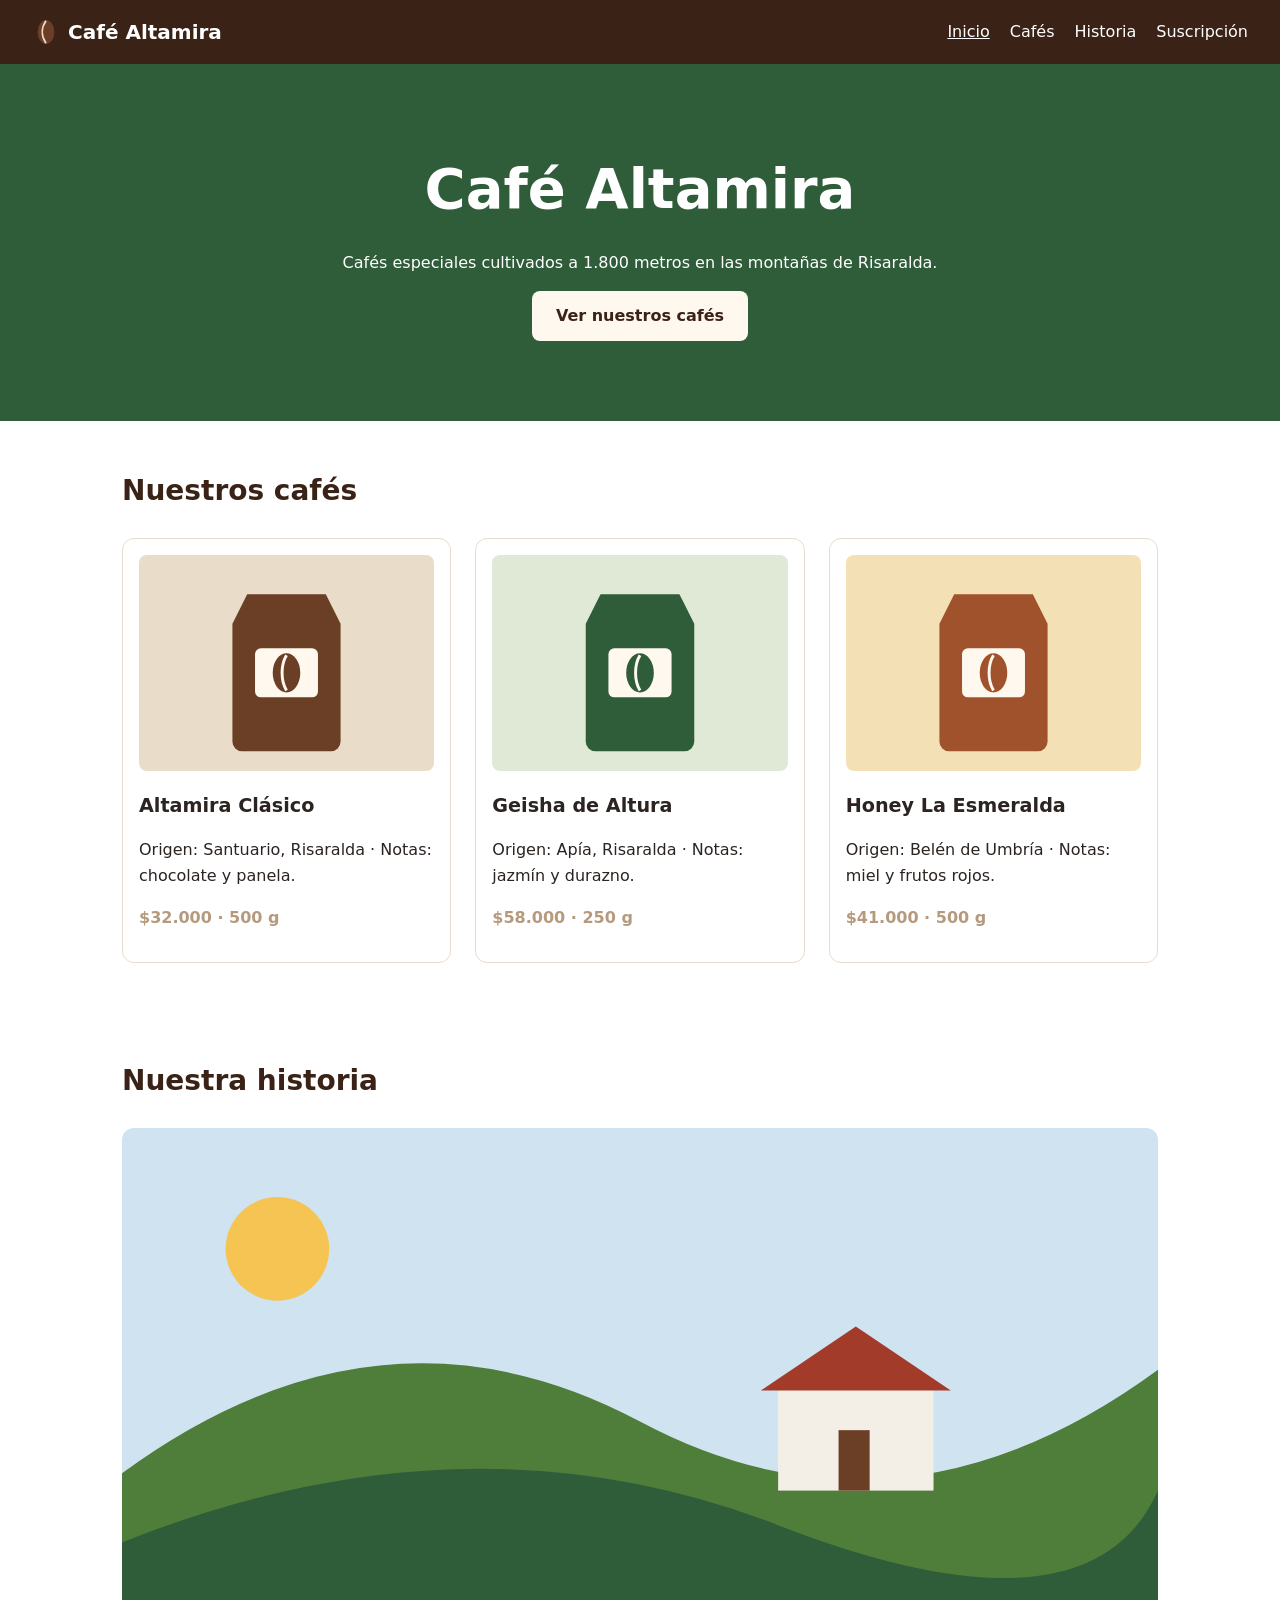
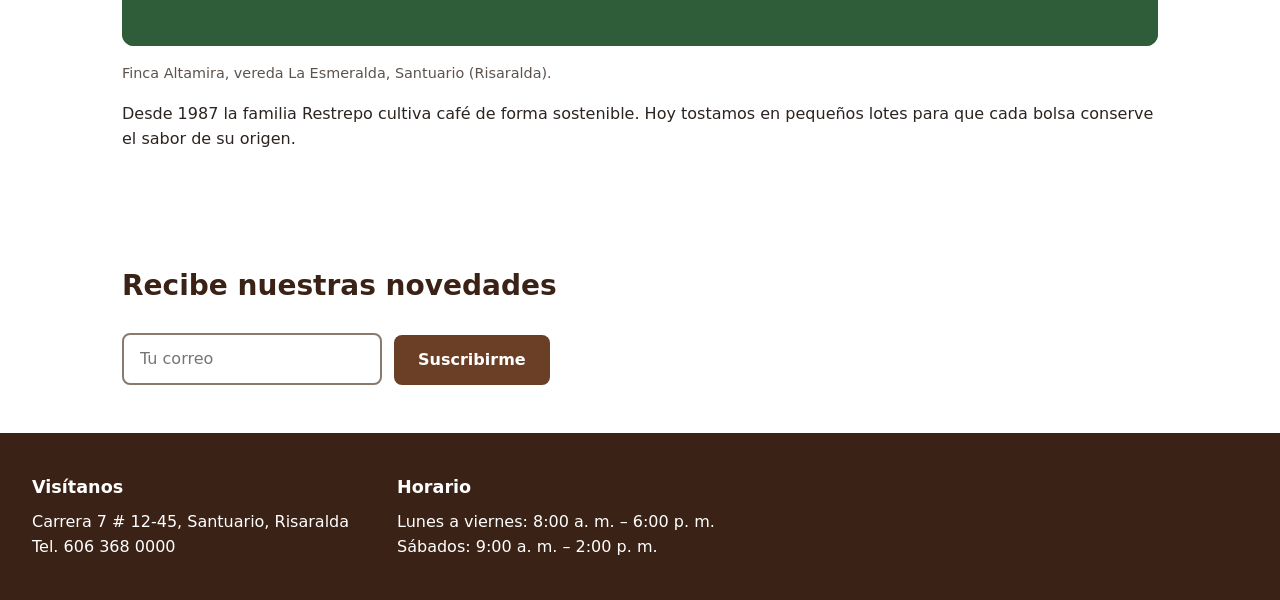
==== index.html @ f841def9 "Agrega sitio base de Café Altamira" ====
<!DOCTYPE html>
<html lang="es">
<head>
  <meta charset="UTF-8">
  <meta name="viewport" content="width=device-width, initial-scale=1.0">
  <title>Café Altamira · Cafés especiales del Eje Cafetero</title>
  <link rel="stylesheet" href="css/estilos.css">
</head>
<body>
  <!-- ============================================================
       TODO G1 (parte 1): el PRIMER elemento del body debe ser un enlace
       "Saltar al contenido" con class="saltar" que lleve a #contenido.
       ============================================================ -->

  <!-- ============================================================
       EJEMPLO RESUELTO 1 · Encabezado y navegación
       - <header> es un landmark: el lector de pantalla lo anuncia como "banner".
       - <nav> con aria-label distingue este menú de otros menús de la página.
       - Los enlaces van en una lista <ul>: el lector anuncia "lista, 4 elementos".
       ============================================================ -->
  <header class="encabezado">
    <a class="logo" href="index.html">
      <img src="img/grano.svg" alt="" width="28" height="28">
      Café Altamira
    </a>
    <nav aria-label="Principal">
      <ul class="menu">
        <li><a href="index.html" aria-current="page">Inicio</a></li>
        <li><a href="#cafes">Cafés</a></li>
        <li><a href="#historia">Historia</a></li>
        <li><a href="#suscripcion">Suscripción</a></li>
      </ul>
    </nav>
  </header>

  <!-- TODO G1 (parte 2): este div es el contenido principal.
       Conviértelo en <main id="contenido"> (y cierra con </main>). -->
  <div class="contenido">

    <!-- TODO G1 (parte 3): el título de la portada es un div con letra grande.
         Debe ser el ÚNICO <h1> de la página. -->
    <div class="hero">
      <div class="titulo-grande">Café Altamira</div>
      <p>Cafés especiales cultivados a 1.800 metros en las montañas de Risaralda.</p>
      <a class="boton" href="#cafes">Ver nuestros cafés</a>
    </div>

    <!-- ============================================================
         TODO G2 · Catálogo
         - El contenedor debe ser <section id="cafes"> con un <h2>.
         - Cada producto debe ser un <article> con el nombre en <h3>.
         - Cada imagen necesita un alt que describa el producto (no el nombre del archivo).
         ============================================================ -->
    <div class="seccion" id="cafes">
      <div class="subtitulo">Nuestros cafés</div>
      <div class="productos">
        <div class="producto">
          <img src="img/cafe-clasico.svg" width="300" height="220"
                  alt="bolsa de cafe marron">
          <div class="nombre">Altamira Clásico</div>
          <p>Origen: Santuario, Risaralda · Notas: chocolate y panela.</p>
          <p class="precio">$32.000 · 500 g</p>
        </div>
        <div class="producto">
          <img src="img/cafe-geisha.svg" width="300" height="220"
                  alt="bolsa de cafe verde">
          <div class="nombre">Geisha de Altura</div>
          <p>Origen: Apía, Risaralda · Notas: jazmín y durazno.</p>
          <p class="precio">$58.000 · 250 g</p>
        </div>
        <div class="producto">
          <img src="img/cafe-honey.svg" width="300" height="220"
                  alt="bolsa de cafe color cafe">
          <div class="nombre">Honey La Esmeralda</div>
          <p>Origen: Belén de Umbría · Notas: miel y frutos rojos.</p>
          <p class="precio">$41.000 · 500 g</p>
        </div>
      </div>
    </div>

    <!-- ============================================================
         EJEMPLO RESUELTO 2 · Sección con figura
         - aria-labelledby une la sección con su título: el lector la anuncia
           como "región, Nuestra historia".
         - <figure> + <figcaption> asocian la imagen con su pie de foto.
         - El alt describe lo que se VE; el figcaption agrega contexto.
         ============================================================ -->
    <section id="historia" class="seccion" aria-labelledby="historia-titulo">
      <h2 id="historia-titulo">Nuestra historia</h2>
      <figure class="figura">
        <img src="img/finca.svg" width="600" height="300"
             alt="Casa de la finca con techo rojo entre montañas verdes cubiertas de cafetales">
        <figcaption>Finca Altamira, vereda La Esmeralda, Santuario (Risaralda).</figcaption>
      </figure>
      <p>Desde 1987 la familia Restrepo cultiva café de forma sostenible. Hoy tostamos
        en pequeños lotes para que cada bolsa conserve el sabor de su origen.</p>
    </section>

    <!-- ============================================================
         TODO G3 · Suscripción
         - Usa <section id="suscripcion"> con un <h2> y un <form> real.
         - El campo de correo necesita: <label for="...">, type="email", id y required.
         - El "botón" es un div con onclick: cámbialo por <button type="submit">.
         ============================================================ -->
    <div class="seccion" id="suscripcion">
      <div class="subtitulo">Recibe nuestras novedades</div>
      <div class="formulario">
        <input type="text" placeholder="Tu correo">
        <div class="boton" onclick="alert('¡Gracias!')">Suscribirme</div>
      </div>
    </div>

  </div>

  <!-- ============================================================
       TODO G4 · Pie de página
       - El contenedor debe ser <footer>.
       - La dirección y el teléfono van dentro de <address>.
       - El horario es una tabla de datos: <table> con <caption>,
         y celdas de encabezado <th scope="col"> / <th scope="row">.
       ============================================================ -->
  <div class="pie">
    <div>
      <div class="pie-titulo">Visítanos</div>
      <div>Carrera 7 # 12-45, Santuario, Risaralda</div>
      <div>Tel. 606 368 0000</div>
    </div>
    <div>
      <div class="pie-titulo">Horario</div>
      <div>Lunes a viernes: 8:00 a. m. – 6:00 p. m.</div>
      <div>Sábados: 9:00 a. m. – 2:00 p. m.</div>
    </div>
  </div>
</body>
</html>
---- css/estilos.css ----
/* ===== Café Altamira · estilos base ===== */
:root {
  --cafe: #6b3e26;
  --cafe-oscuro: #3b2216;
  --verde: #2f5d3a;
  --crema: #fff8ee;
  --texto: #2b2420;
}

* { box-sizing: border-box; }

body {
  margin: 0;
  font-family: system-ui, "Segoe UI", Arial, sans-serif;
  color: var(--texto);
  background: #ffffff;
  line-height: 1.6;
}

/* TODO G1 (parte 4): esta regla esconde el foco y deja sin guía a quien
   navega con teclado. Bórrala y agrega una regla :focus-visible con un
   outline visible (por ejemplo 3px solid). */
*:focus { outline: none; }

/* Enlace "Saltar al contenido": oculto hasta que recibe el foco */
.saltar {
  position: absolute;
  left: 1rem;
  top: -3rem;
  padding: .5rem 1rem;
  background: var(--cafe-oscuro);
  color: #fff;
  z-index: 10;
}
.saltar:focus { top: 1rem; }

/* ----- Encabezado ----- */
.encabezado {
  display: flex;
  flex-wrap: wrap;
  justify-content: space-between;
  align-items: center;
  gap: 1rem;
  padding: 1rem 2rem;
  background: var(--cafe-oscuro);
}
.logo {
  display: flex;
  align-items: center;
  gap: .5rem;
  color: #fff;
  font-weight: 700;
  font-size: 1.25rem;
  text-decoration: none;
}
.menu {
  display: flex;
  flex-wrap: wrap;
  gap: .5rem 1.25rem;
  list-style: none;
  margin: 0;
  padding: 0;
}
.menu a { color: #fff; text-decoration: none; }
.menu a:hover,
.menu a[aria-current="page"] { text-decoration: underline; }

/* ----- Portada ----- */
.hero {
  padding: 5rem 2rem;
  text-align: center;
  background: var(--verde);
  color: #fff;
}
.hero h1,
.titulo-grande {
  margin: 0 0 .5rem;
  font-size: clamp(2rem, 6vw, 3.5rem);
  font-weight: 800;
}
.boton {
  display: inline-block;
  padding: .75rem 1.5rem;
  border: 0;
  border-radius: .5rem;
  background: var(--crema);
  color: var(--cafe-oscuro);
  font: inherit;
  font-weight: 700;
  text-decoration: none;
  cursor: pointer;
}

/* ----- Secciones ----- */
.seccion {
  max-width: 1100px;
  margin: 0 auto;
  padding: 3rem 2rem;
}
.seccion h2,
.subtitulo {
  font-size: 1.75rem;
  font-weight: 700;
  margin: 0 0 1.5rem;
  color: var(--cafe-oscuro);
}

/* ----- Catálogo ----- */
.productos {
  display: grid;
  grid-template-columns: repeat(auto-fit, minmax(240px, 1fr));
  gap: 1.5rem;
}
.producto {
  padding: 1rem;
  border: 1px solid #e6dccf;
  border-radius: .75rem;
  background: #fff;
}
.producto img { width: 100%; height: auto; border-radius: .5rem; }
.producto h3,
.nombre { font-size: 1.2rem; font-weight: 700; margin: .75rem 0 .25rem; }

/* TODO G2 (parte 4): este color tiene un contraste de 2.7:1 sobre blanco.
   WCAG AA pide 4.5:1. Cámbialo por uno más oscuro (por ejemplo var(--cafe)). */
.precio {
  font-weight: 700;
  color: #b59a7e;
}

/* ----- Historia ----- */
.figura { margin: 0 0 1rem; }
.figura img { width: 100%; height: auto; border-radius: .75rem; }
.figura figcaption { font-size: .9rem; color: #5c534d; margin-top: .5rem; }

/* ----- Suscripción ----- */
.formulario {
  display: flex;
  flex-wrap: wrap;
  gap: .75rem;
  align-items: flex-end;
}
.formulario label { display: block; font-weight: 600; margin-bottom: .25rem; }
.formulario input {
  padding: .7rem 1rem;
  min-width: 260px;
  border: 2px solid #8a7a6d;
  border-radius: .5rem;
  font: inherit;
}
.formulario .boton { background: var(--cafe); color: #fff; }

/* ----- Pie ----- */
.pie {
  display: flex;
  flex-wrap: wrap;
  gap: 3rem;
  padding: 2.5rem 2rem;
  background: var(--cafe-oscuro);
  color: #fff;
}
.pie h2,
.pie-titulo { font-size: 1.1rem; font-weight: 700; margin: 0 0 .5rem; }
.pie address { font-style: normal; }
.pie a { color: #fff; }
.pie table { border-collapse: collapse; }
.pie caption { text-align: left; font-weight: 700; margin-bottom: .5rem; }
.pie th,
.pie td { text-align: left; padding: .25rem 1rem .25rem 0; }
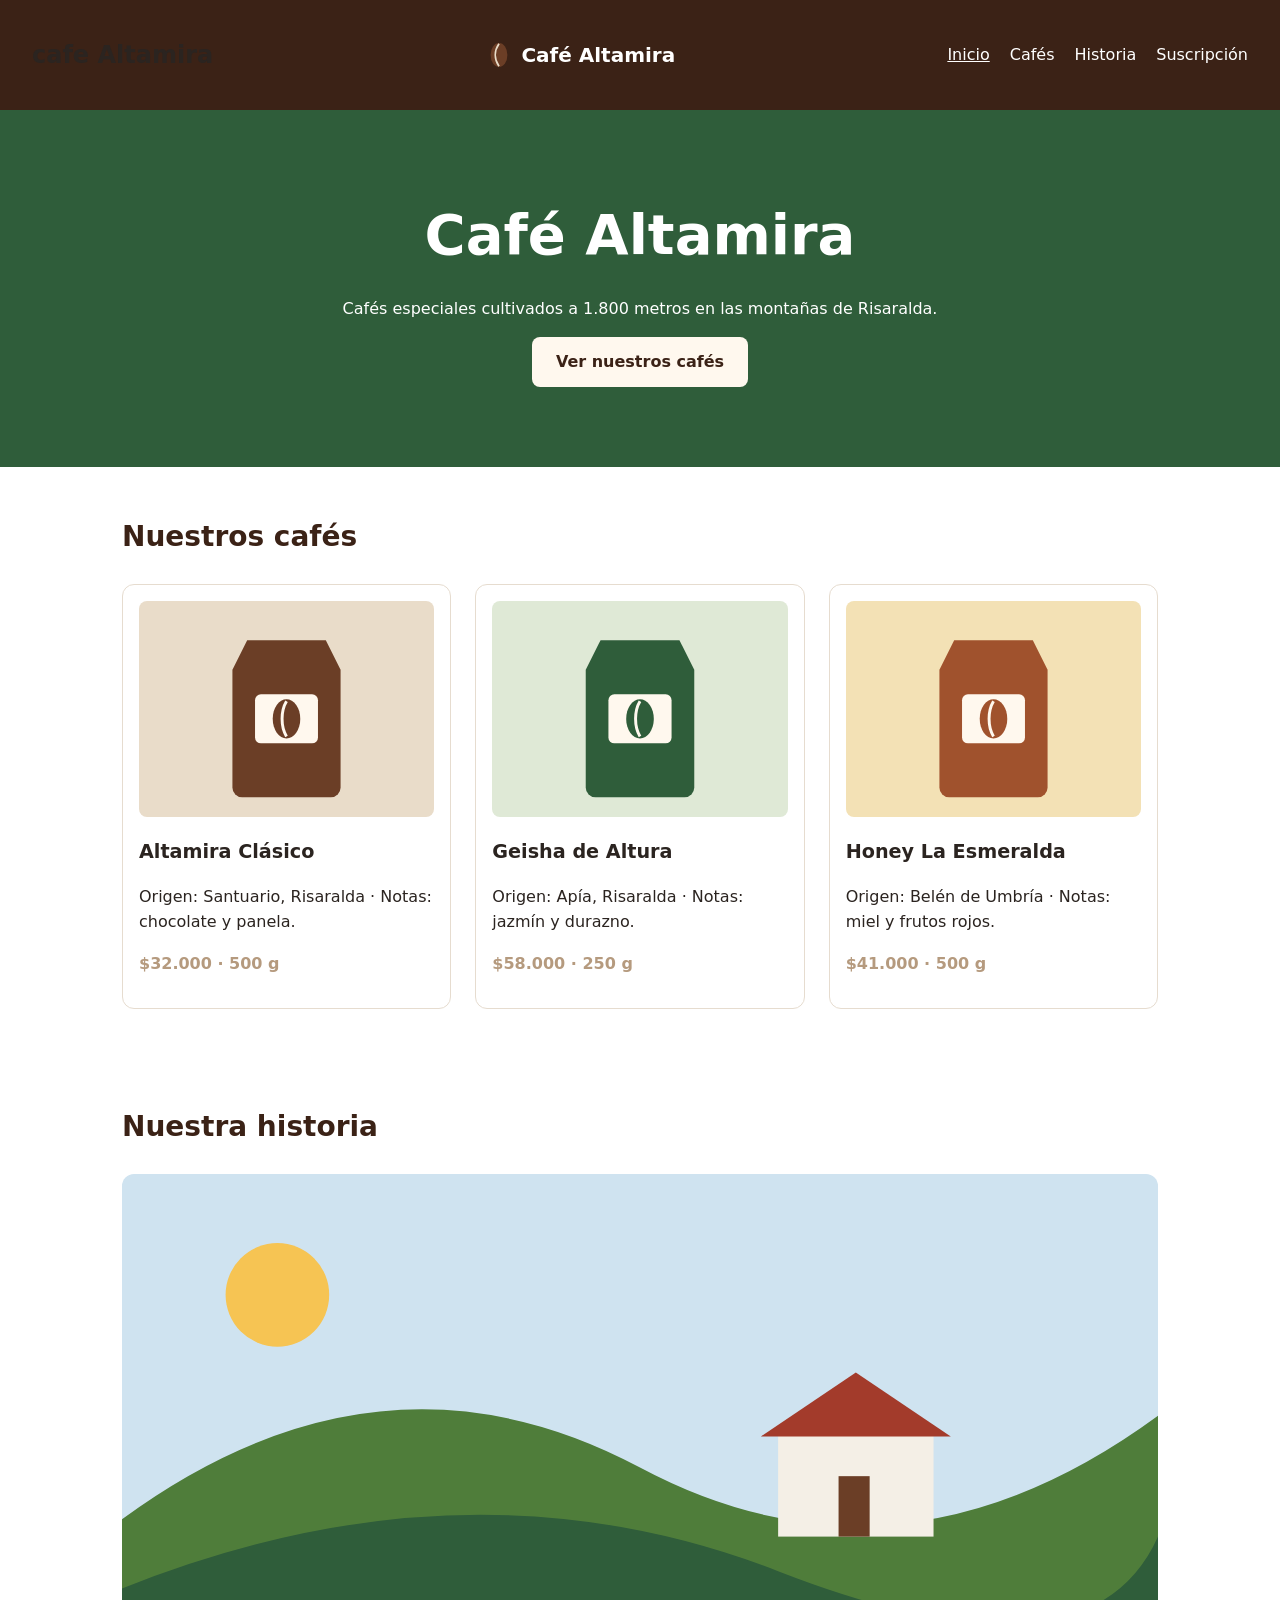
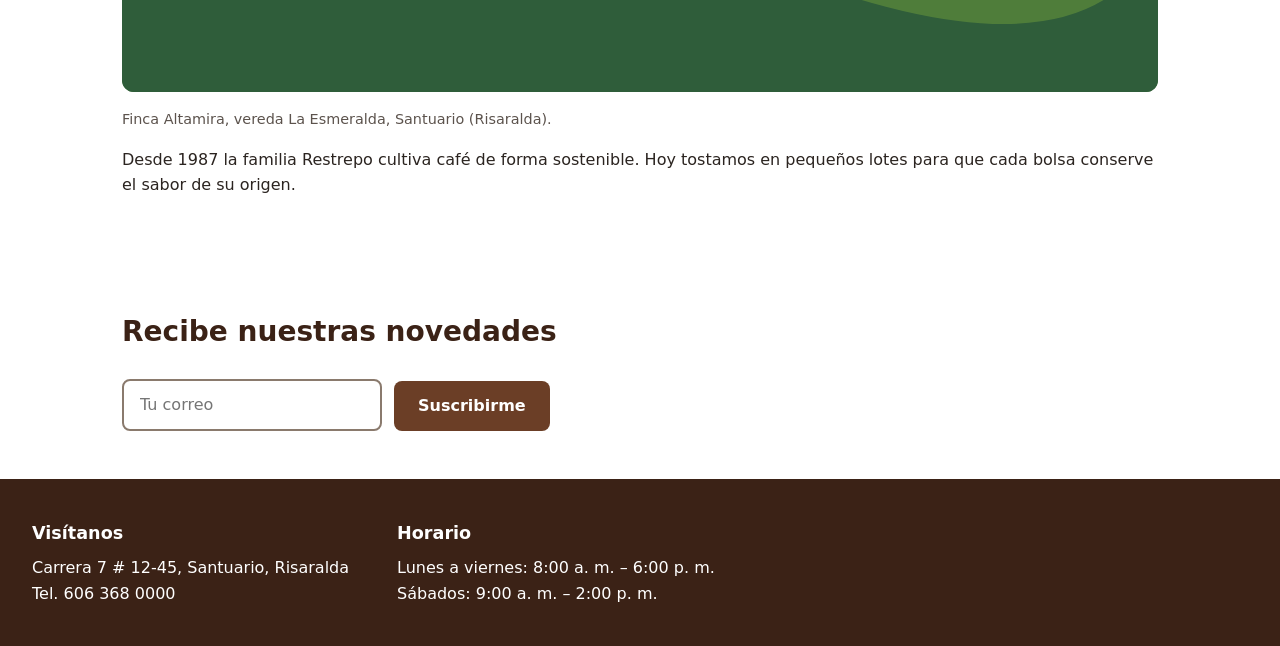
==== commit e4c454cf: "add: agregar el titulo" ====
--- a/index.html
+++ b/index.html
@@ -11,6 +11,7 @@
        TODO G1 (parte 1): el PRIMER elemento del body debe ser un enlace
        "Saltar al contenido" con class="saltar" que lleve a #contenido.
        ============================================================ -->
+       <a href="#contenido" class="saltar">saltar al contenido</a>
 
   <!-- ============================================================
        EJEMPLO RESUELTO 1 · Encabezado y navegación
@@ -19,7 +20,8 @@
        - Los enlaces van en una lista <ul>: el lector anuncia "lista, 4 elementos".
        ============================================================ -->
   <header class="encabezado">
-    <a class="logo" href="index.html">
+    <h2>cafe Altamira</h2>
+    <a class="logo" href="#cafes">
       <img src="img/grano.svg" alt="" width="28" height="28">
       Café Altamira
     </a>
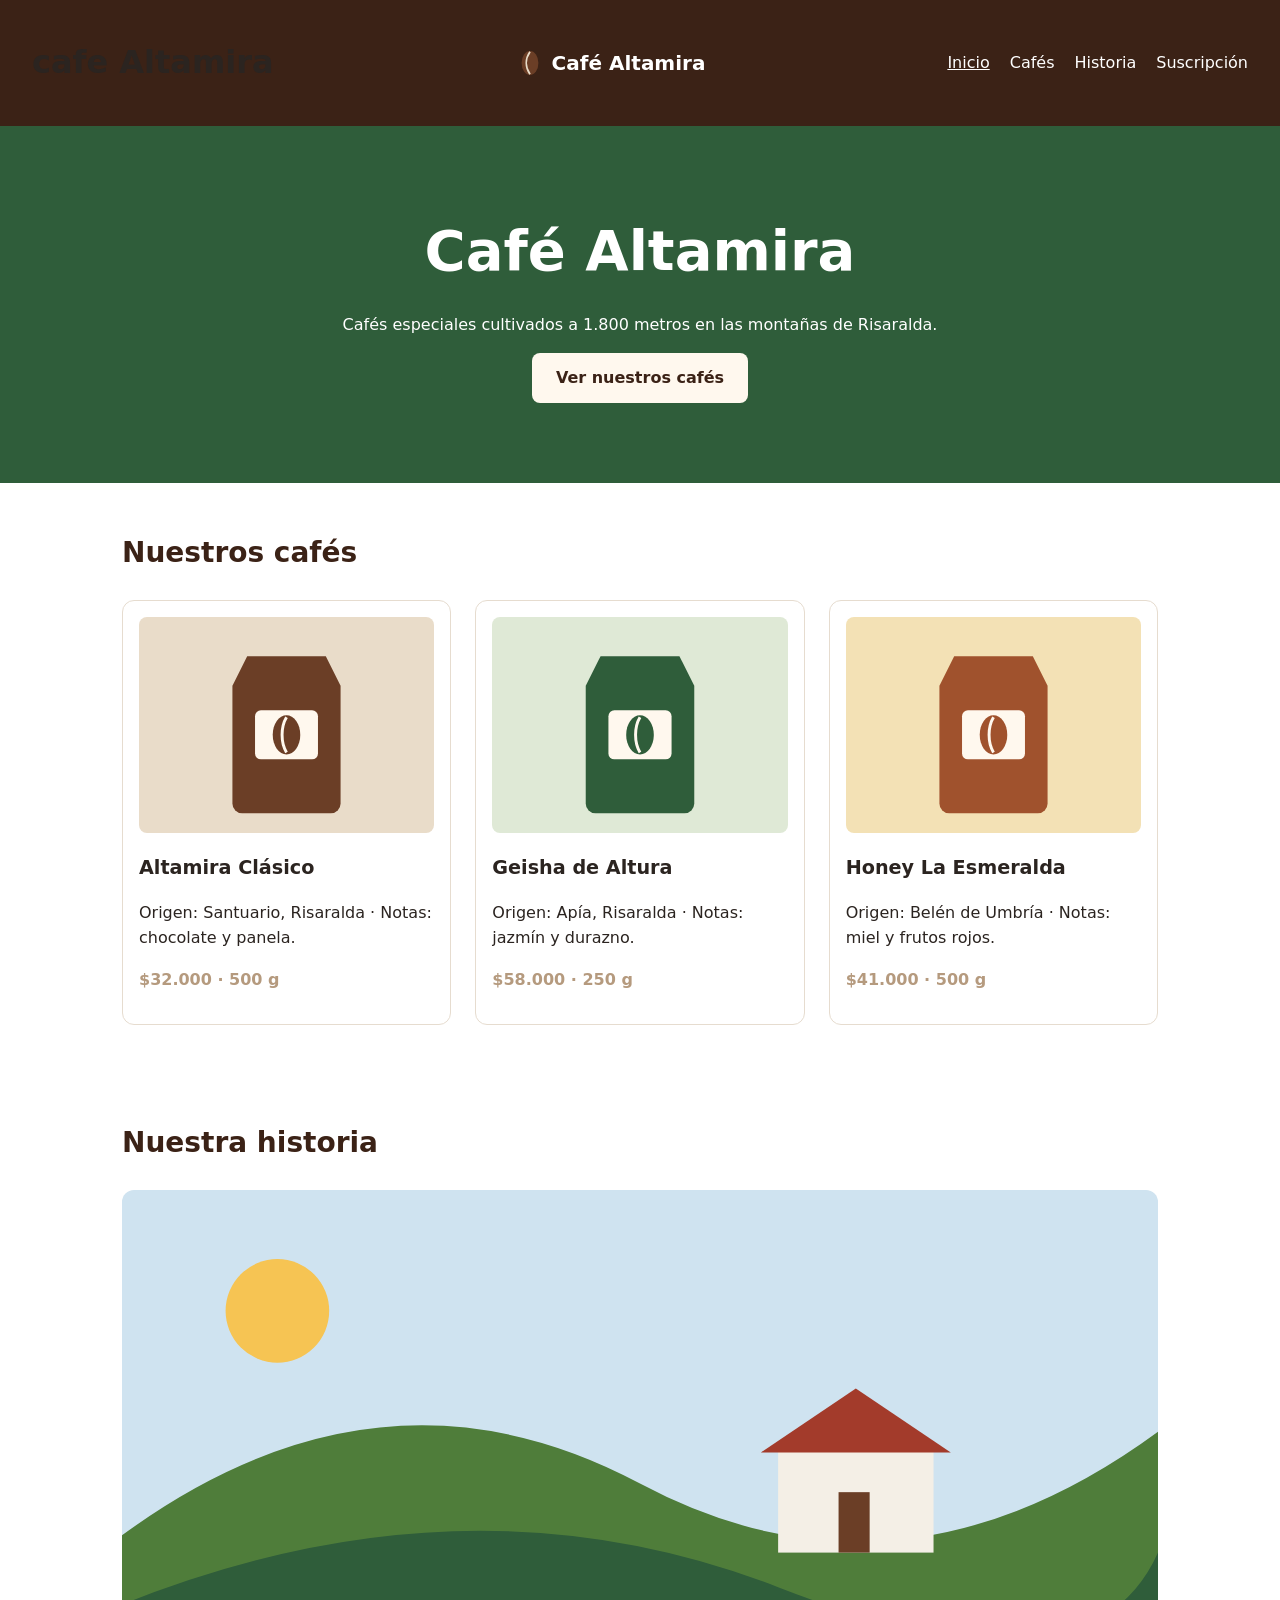
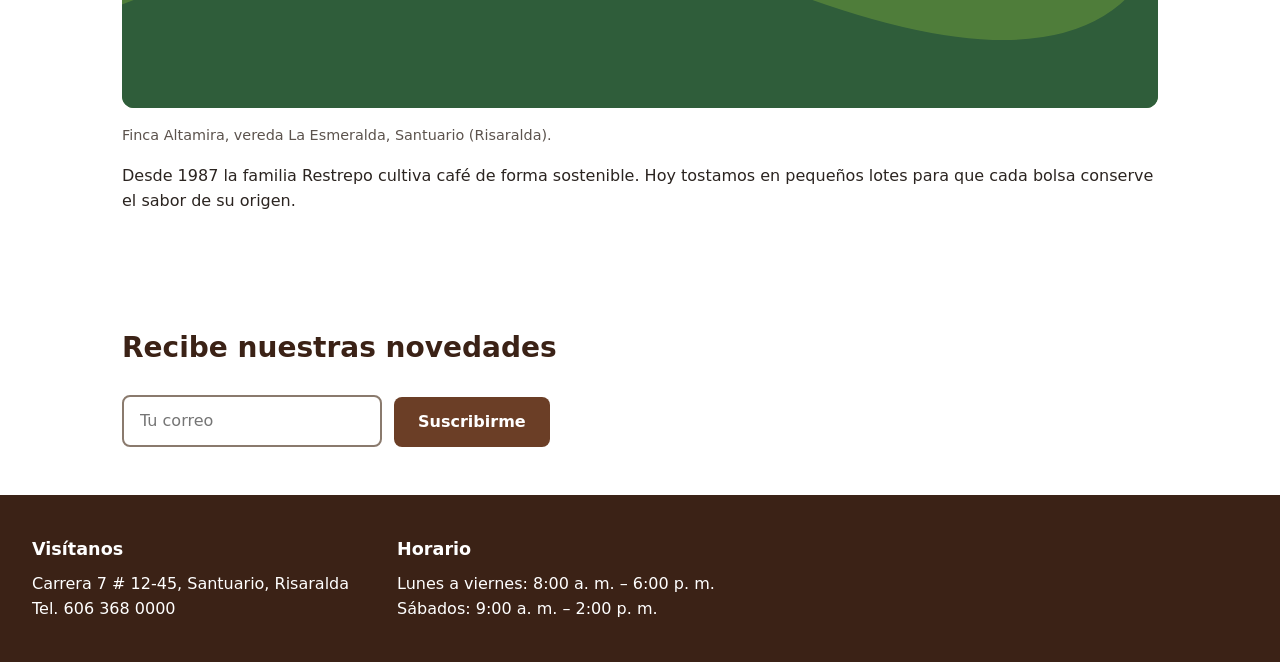
==== commit 3a92178a: "add: se hicieron todas las partes del G1 #1" ====
--- a/index.html
+++ b/index.html
@@ -12,7 +12,6 @@
        "Saltar al contenido" con class="saltar" que lleve a #contenido.
        ============================================================ -->
        <a href="#contenido" class="saltar">saltar al contenido</a>
-
   <!-- ============================================================
        EJEMPLO RESUELTO 1 · Encabezado y navegación
        - <header> es un landmark: el lector de pantalla lo anuncia como "banner".
@@ -20,7 +19,7 @@
        - Los enlaces van en una lista <ul>: el lector anuncia "lista, 4 elementos".
        ============================================================ -->
   <header class="encabezado">
-    <h2>cafe Altamira</h2>
+    <h1>cafe Altamira</h1>
     <a class="logo" href="#cafes">
       <img src="img/grano.svg" alt="" width="28" height="28">
       Café Altamira
@@ -37,12 +36,12 @@
 
   <!-- TODO G1 (parte 2): este div es el contenido principal.
        Conviértelo en <main id="contenido"> (y cierra con </main>). -->
-  <div class="contenido">
+  <main id="contenido">
 
     <!-- TODO G1 (parte 3): el título de la portada es un div con letra grande.
          Debe ser el ÚNICO <h1> de la página. -->
     <div class="hero">
-      <div class="titulo-grande">Café Altamira</div>
+      <h1>Café Altamira</h1>
       <p>Cafés especiales cultivados a 1.800 metros en las montañas de Risaralda.</p>
       <a class="boton" href="#cafes">Ver nuestros cafés</a>
     </div>
@@ -113,7 +112,7 @@
     </div>
 
   </div>
-
+  </main>
   <!-- ============================================================
        TODO G4 · Pie de página
        - El contenedor debe ser <footer>.
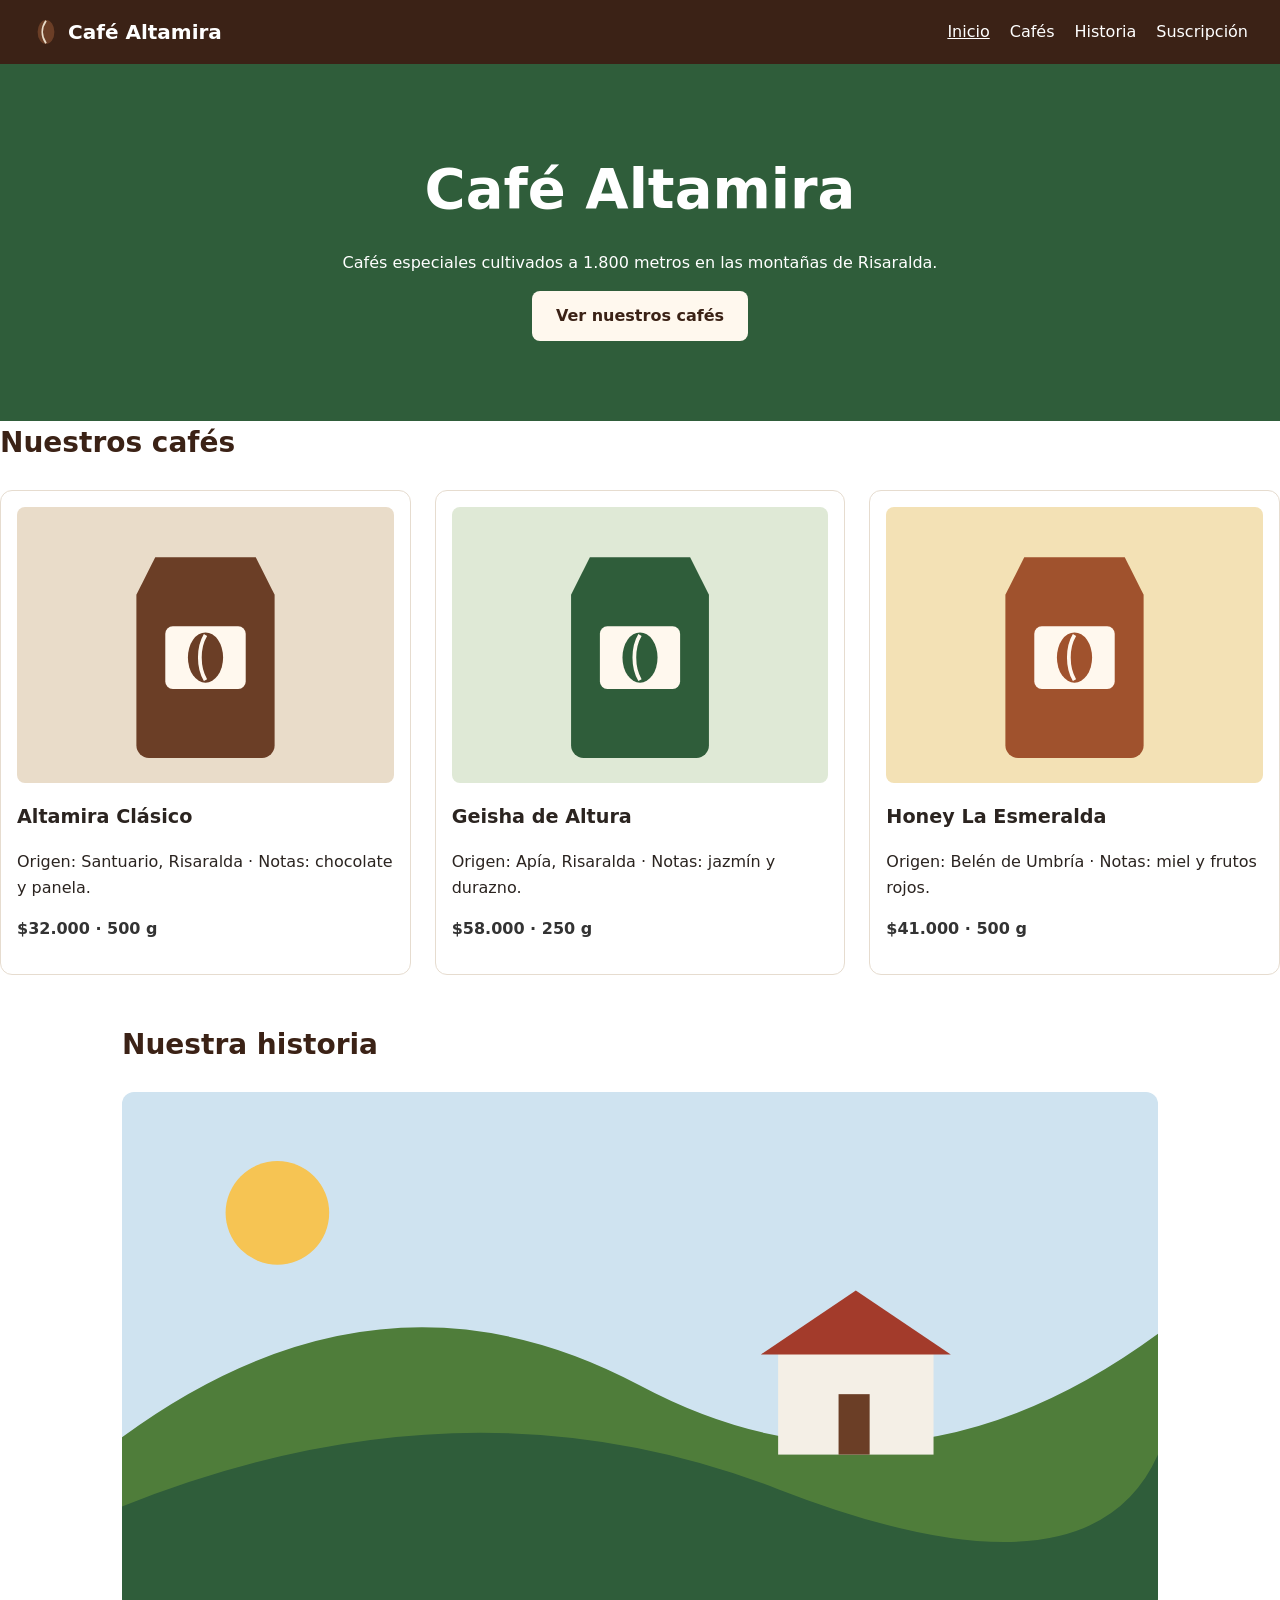
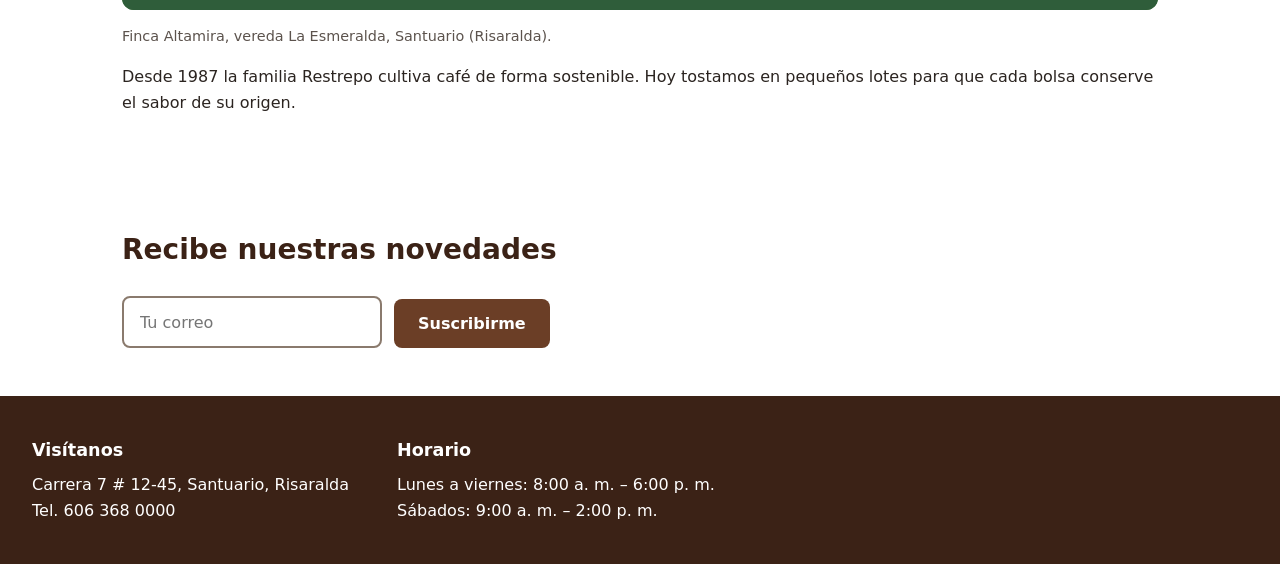
==== commit b5411236: "add: se terminto ya todo el G2 (close #2)" ====
--- a/index.html
+++ b/index.html
@@ -19,7 +19,6 @@
        - Los enlaces van en una lista <ul>: el lector anuncia "lista, 4 elementos".
        ============================================================ -->
   <header class="encabezado">
-    <h1>cafe Altamira</h1>
     <a class="logo" href="#cafes">
       <img src="img/grano.svg" alt="" width="28" height="28">
       Café Altamira
@@ -52,37 +51,34 @@
          - Cada producto debe ser un <article> con el nombre en <h3>.
          - Cada imagen necesita un alt que describa el producto (no el nombre del archivo).
          ============================================================ -->
-    <div class="seccion" id="cafes">
-      <div class="subtitulo">Nuestros cafés</div>
+    <section id="cafes">
+      <h2 class="subtitulo">Nuestros cafés</h2>
       <div class="productos">
-        <div class="producto">
-          <img src="img/cafe-clasico.svg" width="300" height="220"
-                  alt="bolsa de cafe marron">
-          <div class="nombre">Altamira Clásico</div>
+        <article class="producto">
+          <img src="img/cafe-clasico.svg" width="300" height="220" alt="bolsa de cafe marron">
+          <h3 class="nombre">Altamira Clásico</h3>
           <p>Origen: Santuario, Risaralda · Notas: chocolate y panela.</p>
           <p class="precio">$32.000 · 500 g</p>
-        </div>
-        <div class="producto">
-          <img src="img/cafe-geisha.svg" width="300" height="220"
-                  alt="bolsa de cafe verde">
-          <div class="nombre">Geisha de Altura</div>
+        </article>
+        <article class="producto">
+          <img src="img/cafe-geisha.svg" width="300" height="220" alt="bolsa de cafe verde">
+          <h3 class="nombre">Geisha de Altura</h3>
           <p>Origen: Apía, Risaralda · Notas: jazmín y durazno.</p>
           <p class="precio">$58.000 · 250 g</p>
-        </div>
-        <div class="producto">
-          <img src="img/cafe-honey.svg" width="300" height="220"
-                  alt="bolsa de cafe color cafe">
-          <div class="nombre">Honey La Esmeralda</div>
+        </article>
+        <article class="producto">
+          <img src="img/cafe-honey.svg" width="300" height="220" alt="bolsa de cafe color cafe">
+          <h3 class="nombre">Honey La Esmeralda</h3>
           <p>Origen: Belén de Umbría · Notas: miel y frutos rojos.</p>
           <p class="precio">$41.000 · 500 g</p>
-        </div>
+        </article>
       </div>
-    </div>
+    </section>
 
     <!-- ============================================================
          EJEMPLO RESUELTO 2 · Sección con figura
          - aria-labelledby une la sección con su título: el lector la anuncia
-           como "región, Nuestra historia".
+         como "región, Nuestra historia".
          - <figure> + <figcaption> asocian la imagen con su pie de foto.
          - El alt describe lo que se VE; el figcaption agrega contexto.
          ============================================================ -->
--- a/css/estilos.css
+++ b/css/estilos.css
@@ -20,7 +20,7 @@
 /* TODO G1 (parte 4): esta regla esconde el foco y deja sin guía a quien
    navega con teclado. Bórrala y agrega una regla :focus-visible con un
    outline visible (por ejemplo 3px solid). */
-*:focus { outline: none; }
+*:focus-visible { outline: 3px solid blueviolet; }
 
 /* Enlace "Saltar al contenido": oculto hasta que recibe el foco */
 .saltar {
@@ -125,7 +125,7 @@
    WCAG AA pide 4.5:1. Cámbialo por uno más oscuro (por ejemplo var(--cafe)). */
 .precio {
   font-weight: 700;
-  color: #b59a7e;
+  color: #333333;
 }
 
 /* ----- Historia ----- */
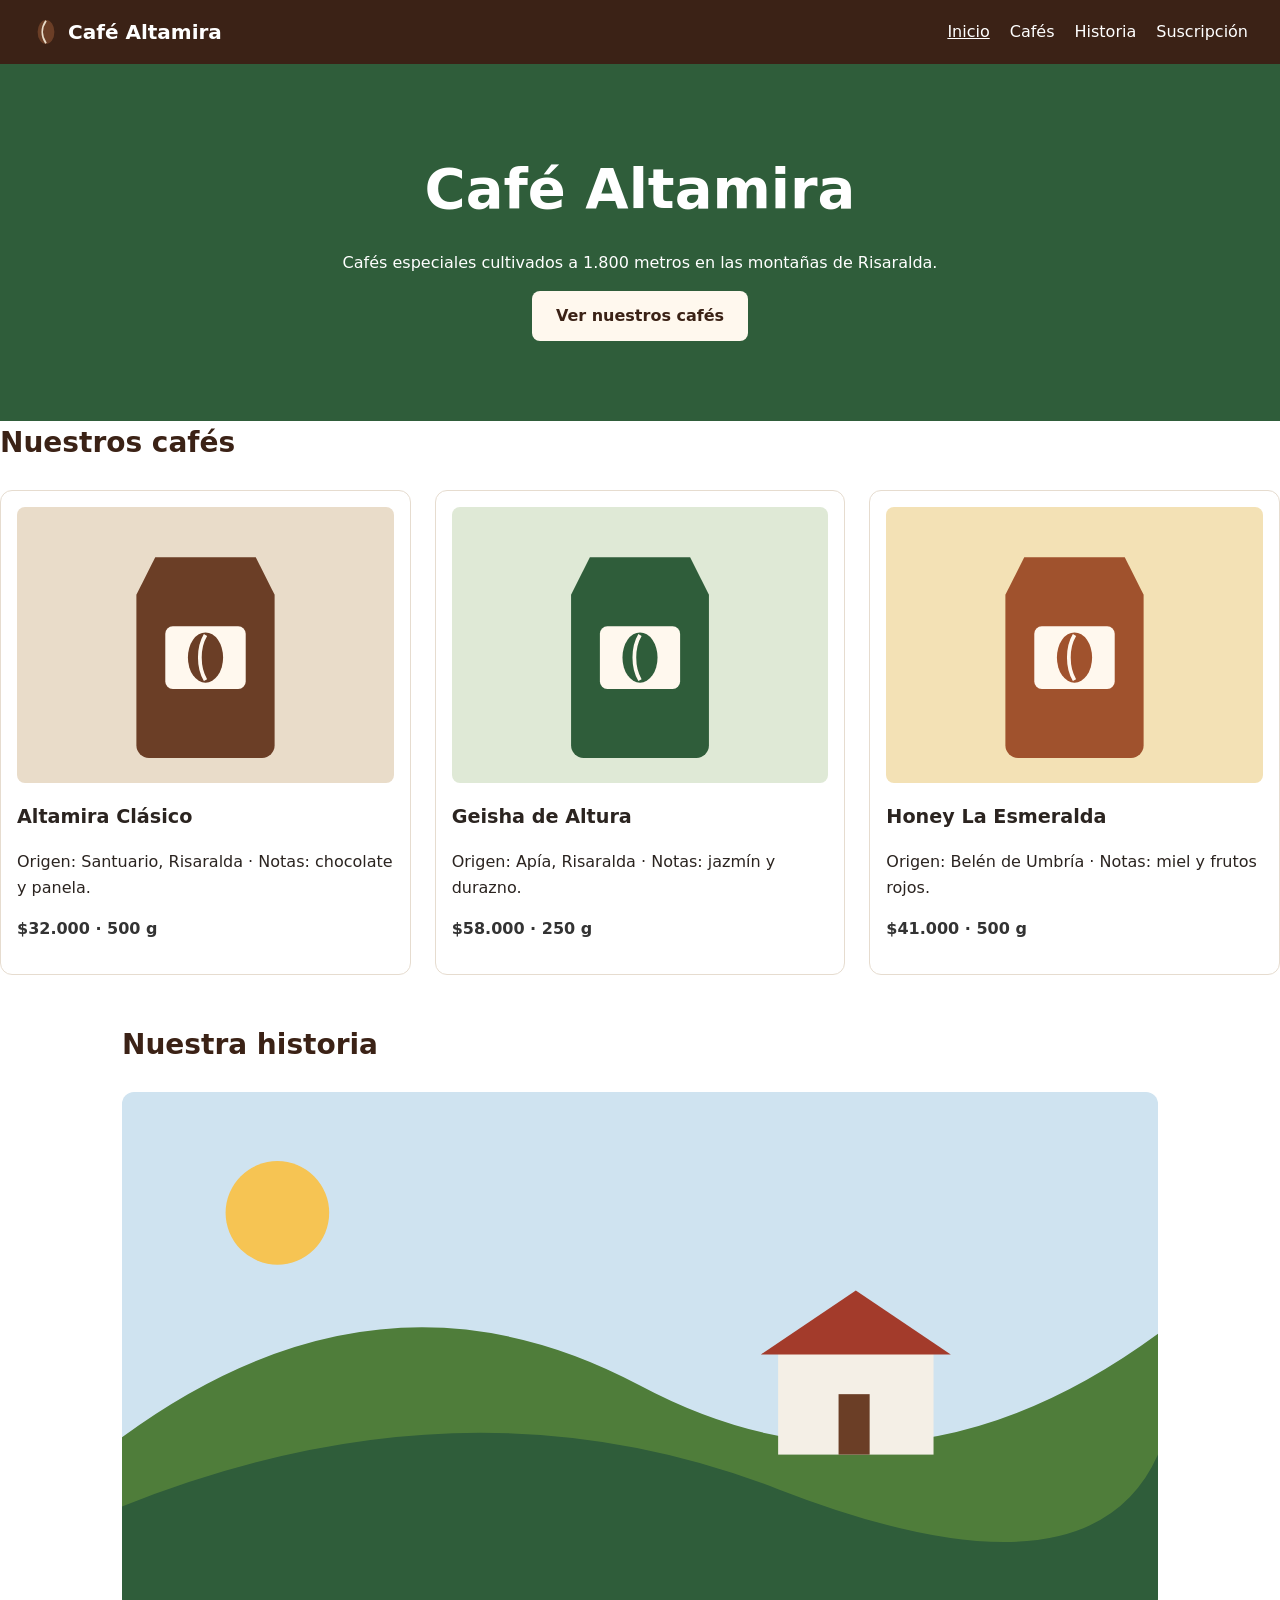
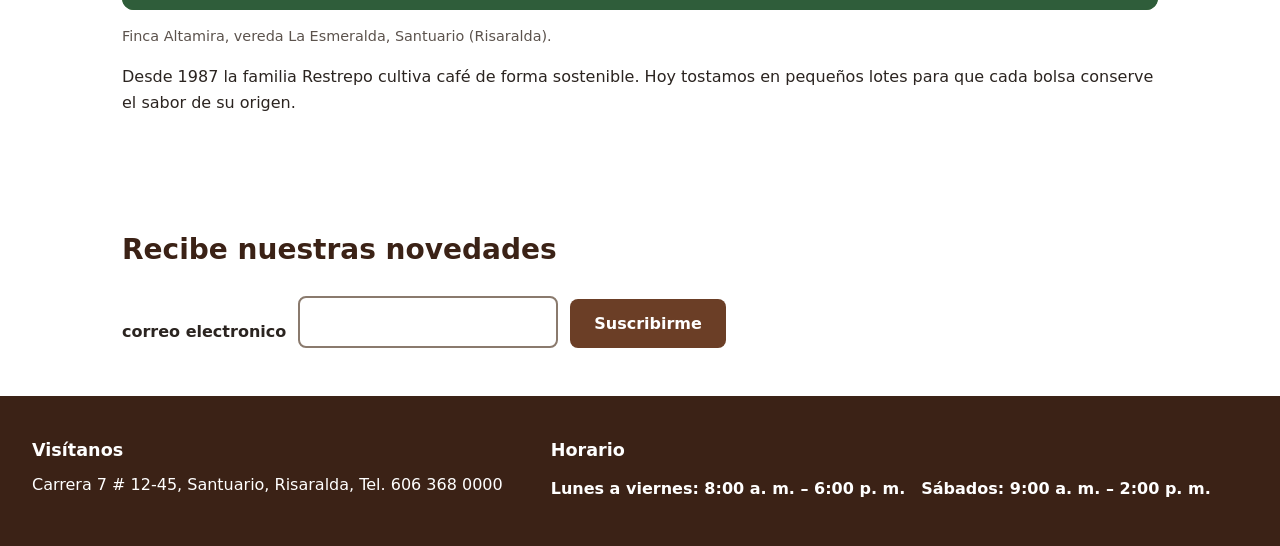
==== commit f8866a7d: "add: se terminto ya todo el G3 (close #3)" ====
--- a/index.html
+++ b/index.html
@@ -56,19 +56,19 @@
       <div class="productos">
         <article class="producto">
           <img src="img/cafe-clasico.svg" width="300" height="220" alt="bolsa de cafe marron">
-          <h3 class="nombre">Altamira Clásico</h3>
+          <h3>Altamira Clásico</h3>
           <p>Origen: Santuario, Risaralda · Notas: chocolate y panela.</p>
           <p class="precio">$32.000 · 500 g</p>
         </article>
         <article class="producto">
           <img src="img/cafe-geisha.svg" width="300" height="220" alt="bolsa de cafe verde">
-          <h3 class="nombre">Geisha de Altura</h3>
+          <h3>Geisha de Altura</h3>
           <p>Origen: Apía, Risaralda · Notas: jazmín y durazno.</p>
           <p class="precio">$58.000 · 250 g</p>
         </article>
         <article class="producto">
           <img src="img/cafe-honey.svg" width="300" height="220" alt="bolsa de cafe color cafe">
-          <h3 class="nombre">Honey La Esmeralda</h3>
+          <h3>Honey La Esmeralda</h3>
           <p>Origen: Belén de Umbría · Notas: miel y frutos rojos.</p>
           <p class="precio">$41.000 · 500 g</p>
         </article>
@@ -99,13 +99,16 @@
          - El campo de correo necesita: <label for="...">, type="email", id y required.
          - El "botón" es un div con onclick: cámbialo por <button type="submit">.
          ============================================================ -->
-    <div class="seccion" id="suscripcion">
-      <div class="subtitulo">Recibe nuestras novedades</div>
+    <section class="seccion" id="suscripcion">
+      <h2 class="subtitulo">Recibe nuestras novedades</h2>
+      <form action="#" method="post">
       <div class="formulario">
-        <input type="text" placeholder="Tu correo">
-        <div class="boton" onclick="alert('¡Gracias!')">Suscribirme</div>
+        <label for="correo">correo electronico</label>
+        <input type="email" id="correo" required>
+        <button class="boton" type="submit">Suscribirme</button>
       </div>
-    </div>
+      </form>
+    </section>
 
   </div>
   </main>
@@ -116,17 +119,16 @@
        - El horario es una tabla de datos: <table> con <caption>,
          y celdas de encabezado <th scope="col"> / <th scope="row">.
        ============================================================ -->
-  <div class="pie">
+  <footer class="pie">
     <div>
       <div class="pie-titulo">Visítanos</div>
-      <div>Carrera 7 # 12-45, Santuario, Risaralda</div>
-      <div>Tel. 606 368 0000</div>
+      <address>Carrera 7 # 12-45, Santuario, Risaralda, Tel. 606 368 0000</address>
     </div>
-    <div>
-      <div class="pie-titulo">Horario</div>
-      <div>Lunes a viernes: 8:00 a. m. – 6:00 p. m.</div>
-      <div>Sábados: 9:00 a. m. – 2:00 p. m.</div>
-    </div>
-  </div>
+    <table>
+      <caption class="pie-titulo">Horario</caption>
+      <th scope="col">Lunes a viernes: 8:00 a. m. – 6:00 p. m.</th>
+      <th scope="row">Sábados: 9:00 a. m. – 2:00 p. m.</th>
+    </table>
+  </footer>
 </body>
 </html>
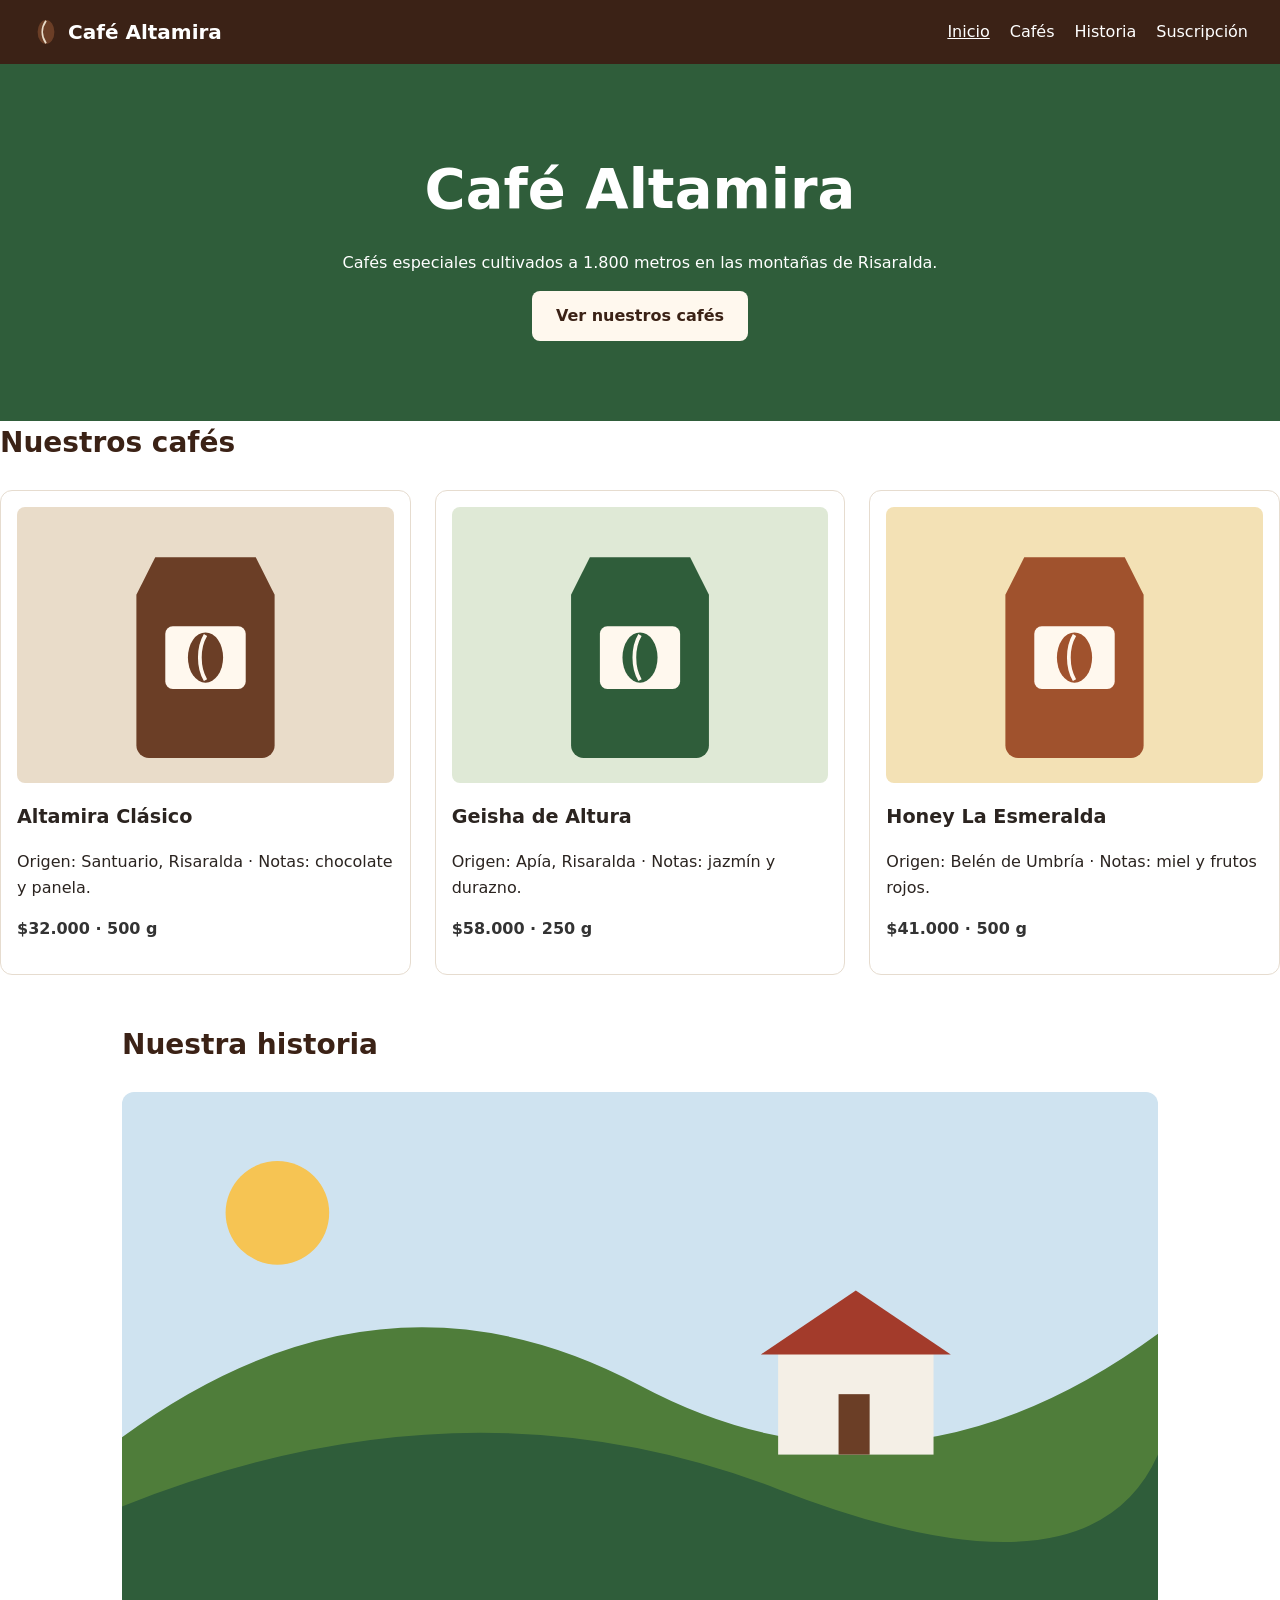
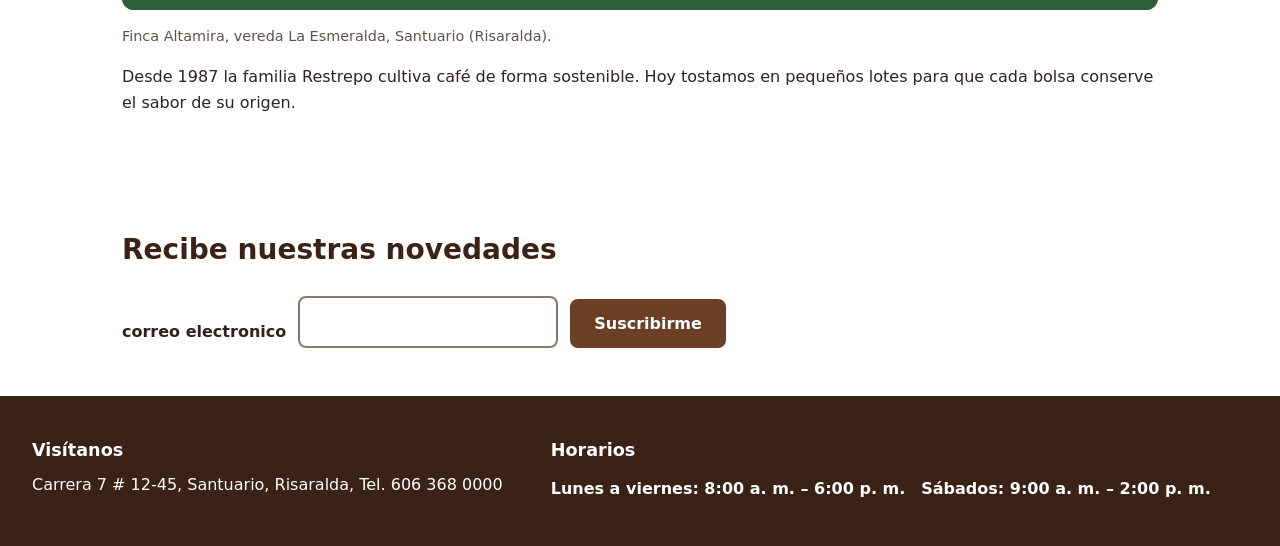
==== commit 8bc26a84: "add: se terminto ya todo el G4 (close #4)" ====
--- a/index.html
+++ b/index.html
@@ -125,7 +125,7 @@
       <address>Carrera 7 # 12-45, Santuario, Risaralda, Tel. 606 368 0000</address>
     </div>
     <table>
-      <caption class="pie-titulo">Horario</caption>
+      <caption class="pie-titulo">Horarios</caption>
       <th scope="col">Lunes a viernes: 8:00 a. m. – 6:00 p. m.</th>
       <th scope="row">Sábados: 9:00 a. m. – 2:00 p. m.</th>
     </table>
